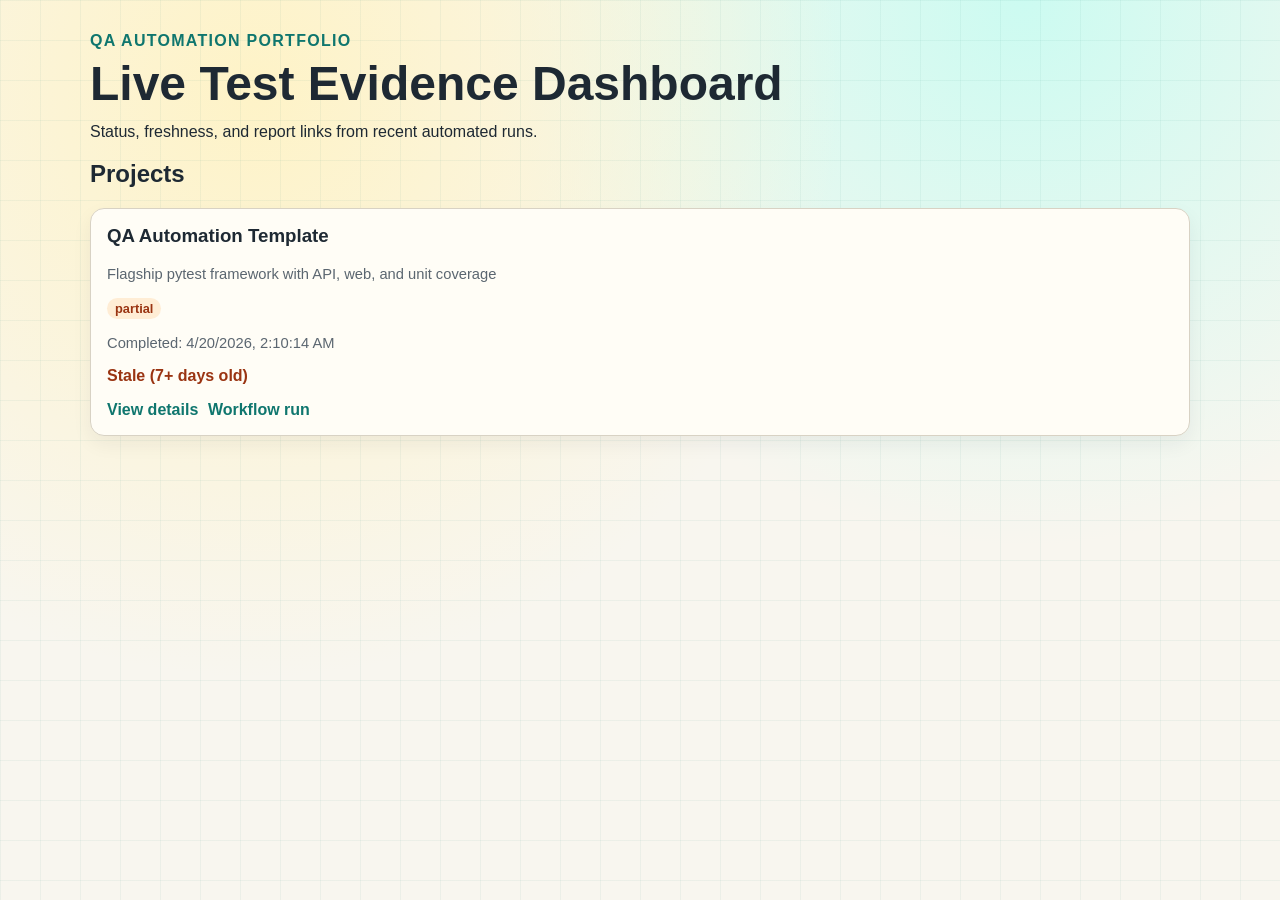
==== index.html @ b4e51fd2 "First commit" ====
<!doctype html>
<html lang="en">
<head>
  <meta charset="utf-8">
  <meta name="viewport" content="width=device-width, initial-scale=1">
  <title>QA Portfolio Evidence</title>
  <link rel="stylesheet" href="assets/styles.css">
</head>
<body>
  <div class="bg-grid"></div>
  <main class="shell">
    <header class="hero">
      <p class="kicker">QA Automation Portfolio</p>
      <h1>Live Test Evidence Dashboard</h1>
      <p class="lede">Status, freshness, and report links from recent automated runs.</p>
    </header>

    <section>
      <h2>Projects</h2>
      <div id="project-cards" class="cards"></div>
    </section>
  </main>
  <script src="assets/app.js"></script>
</body>
</html>
---- assets/styles.css ----
:root {
  --bg: #f8f6ef;
  --ink: #1e2933;
  --accent: #0f766e;
  --accent-2: #b45309;
  --line: #d8d2c4;
  --card: #fffdf6;
  --danger: #b91c1c;
  --ok: #166534;
  --warn: #9a3412;
}

* { box-sizing: border-box; }

body {
  margin: 0;
  color: var(--ink);
  background: radial-gradient(circle at 20% 10%, #fef3c7, transparent 45%),
              radial-gradient(circle at 80% 0%, #ccfbf1, transparent 40%),
              var(--bg);
  font-family: "Trebuchet MS", "Segoe UI", sans-serif;
  min-height: 100vh;
}

.bg-grid {
  position: fixed;
  inset: 0;
  pointer-events: none;
  background-image: linear-gradient(to right, rgba(15, 118, 110, 0.05) 1px, transparent 1px),
                    linear-gradient(to bottom, rgba(15, 118, 110, 0.05) 1px, transparent 1px);
  background-size: 40px 40px;
}

.shell {
  width: min(1100px, 92vw);
  margin: 0 auto;
  padding: 2rem 0 4rem;
  position: relative;
}

.hero h1 {
  margin: 0.4rem 0 0;
  font-size: clamp(1.8rem, 3.8vw, 3rem);
}

.kicker {
  color: var(--accent);
  text-transform: uppercase;
  letter-spacing: 0.08em;
  font-weight: 700;
  margin: 0;
}

.lede {
  margin-top: 0.7rem;
  max-width: 60ch;
}

.cards {
  display: grid;
  grid-template-columns: repeat(auto-fit, minmax(260px, 1fr));
  gap: 1rem;
}

.card, .panel {
  background: var(--card);
  border: 1px solid var(--line);
  border-radius: 14px;
  padding: 1rem;
  box-shadow: 0 8px 20px rgba(30, 41, 51, 0.06);
}

.card h3 {
  margin-top: 0;
}

.status {
  display: inline-block;
  padding: 0.2rem 0.5rem;
  border-radius: 999px;
  font-size: 0.8rem;
  font-weight: 700;
}

.status.passed { background: #dcfce7; color: var(--ok); }
.status.failed { background: #fee2e2; color: var(--danger); }
.status.skipped, .status.not-run, .status.partial { background: #ffedd5; color: var(--warn); }

.muted { color: #5b6670; font-size: 0.92rem; }

.stale {
  color: var(--warn);
  font-weight: 700;
}

.link-row {
  display: flex;
  flex-wrap: wrap;
  gap: 0.6rem;
  margin-top: 0.8rem;
}

.link-row a, .back-link {
  color: var(--accent);
  text-decoration: none;
  font-weight: 700;
}

.meta-grid {
  display: grid;
  grid-template-columns: repeat(auto-fit, minmax(220px, 1fr));
  gap: 0.8rem;
}

.suite-table {
  width: 100%;
  border-collapse: collapse;
}

.suite-table th, .suite-table td {
  border-bottom: 1px solid var(--line);
  text-align: left;
  padding: 0.6rem 0.3rem;
  font-size: 0.95rem;
  vertical-align: top;
}

.history-list {
  list-style: none;
  padding: 0;
  margin: 0;
}

.history-list li {
  border-bottom: 1px solid var(--line);
  padding: 0.6rem 0;
  display: flex;
  justify-content: space-between;
  gap: 0.8rem;
  align-items: center;
}

@media (max-width: 700px) {
  .suite-table { font-size: 0.86rem; display: block; overflow-x: auto; }
}
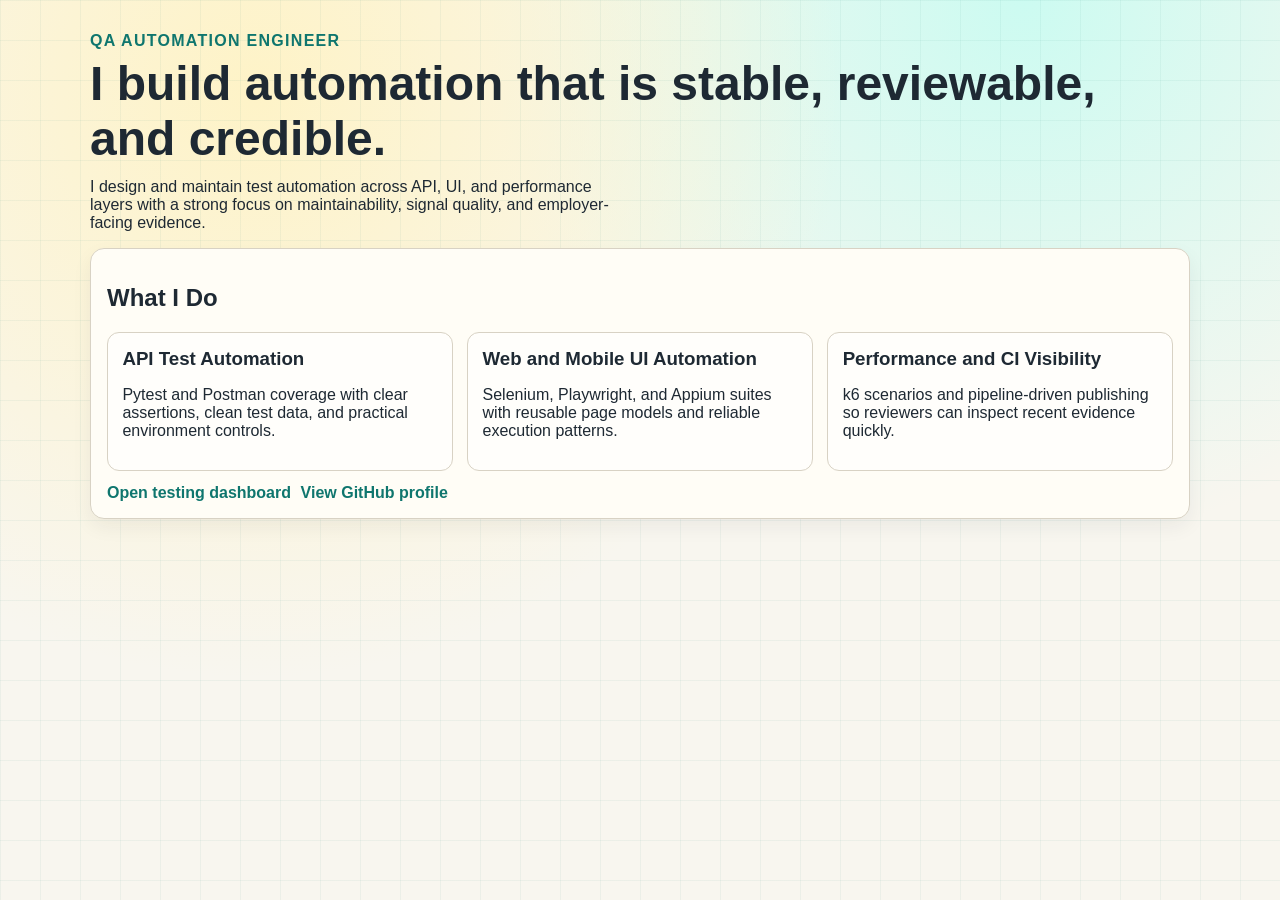
==== commit 43559884: "adding functionality of landing page and project pages" ====
--- a/index.html
+++ b/index.html
@@ -3,23 +3,42 @@
 <head>
   <meta charset="utf-8">
   <meta name="viewport" content="width=device-width, initial-scale=1">
-  <title>QA Portfolio Evidence</title>
+  <title>Danie Hogg | QA Automation Portfolio</title>
   <link rel="stylesheet" href="assets/styles.css">
 </head>
 <body>
   <div class="bg-grid"></div>
   <main class="shell">
     <header class="hero">
-      <p class="kicker">QA Automation Portfolio</p>
-      <h1>Live Test Evidence Dashboard</h1>
-      <p class="lede">Status, freshness, and report links from recent automated runs.</p>
+      <p class="kicker">QA Automation Engineer</p>
+      <h1>I build automation that is stable, reviewable, and credible.</h1>
+      <p class="lede">
+        I design and maintain test automation across API, UI, and performance layers with
+        a strong focus on maintainability, signal quality, and employer-facing evidence.
+      </p>
     </header>
 
-    <section>
-      <h2>Projects</h2>
-      <div id="project-cards" class="cards"></div>
+    <section class="panel">
+      <h2>What I Do</h2>
+      <div class="highlights">
+        <article class="highlight-card">
+          <h3>API Test Automation</h3>
+          <p>Pytest and Postman coverage with clear assertions, clean test data, and practical environment controls.</p>
+        </article>
+        <article class="highlight-card">
+          <h3>Web and Mobile UI Automation</h3>
+          <p>Selenium, Playwright, and Appium suites with reusable page models and reliable execution patterns.</p>
+        </article>
+        <article class="highlight-card">
+          <h3>Performance and CI Visibility</h3>
+          <p>k6 scenarios and pipeline-driven publishing so reviewers can inspect recent evidence quickly.</p>
+        </article>
+      </div>
+      <div class="link-row">
+        <a href="dashboard.html">Open testing dashboard</a>
+        <a href="https://github.com/DaniHogg" target="_blank" rel="noreferrer">View GitHub profile</a>
+      </div>
     </section>
   </main>
-  <script src="assets/app.js"></script>
 </body>
 </html>
--- a/assets/styles.css
+++ b/assets/styles.css
@@ -60,6 +60,24 @@
   display: grid;
   grid-template-columns: repeat(auto-fit, minmax(260px, 1fr));
   gap: 1rem;
+}
+
+.highlights {
+  display: grid;
+  grid-template-columns: repeat(auto-fit, minmax(220px, 1fr));
+  gap: 0.9rem;
+}
+
+.highlight-card {
+  border: 1px solid var(--line);
+  border-radius: 12px;
+  background: #fffefb;
+  padding: 0.9rem;
+}
+
+.highlight-card h3 {
+  margin-top: 0;
+  margin-bottom: 0.4rem;
 }
 
 .card, .panel {
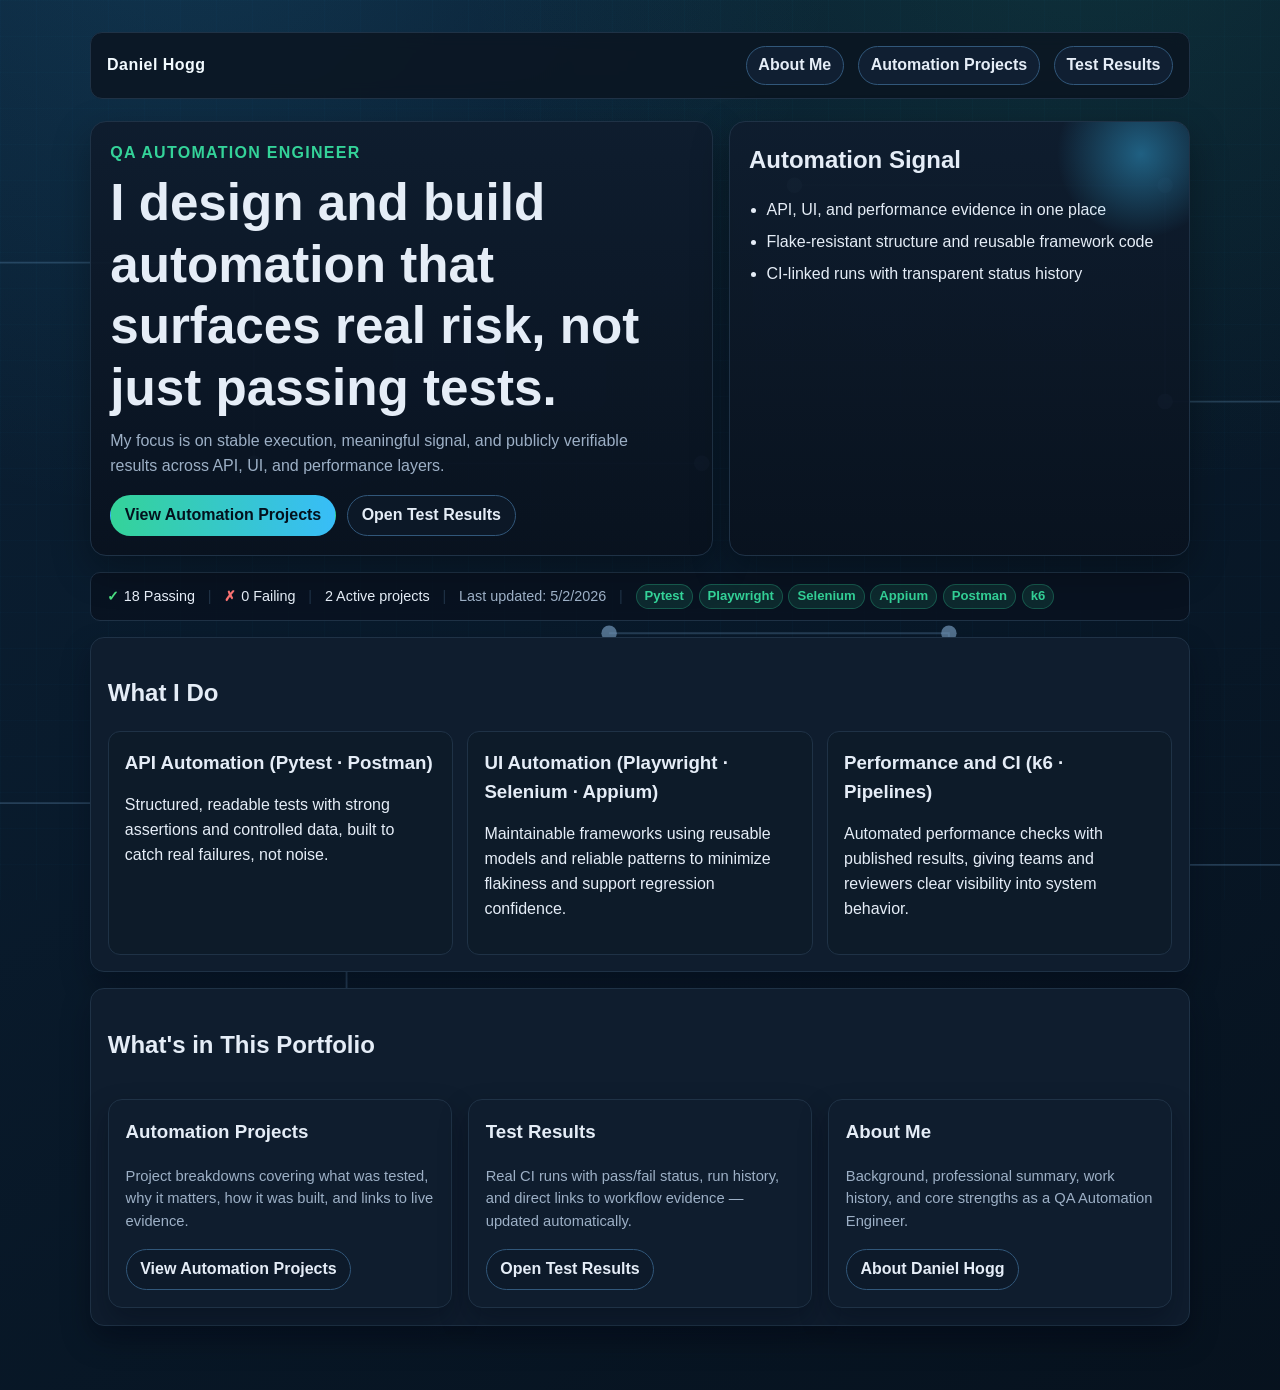
==== commit 7fdfcf7d: "feat: multi-page portfolio site with Playwright project integration Pages: - index.html: landing pag" ====
--- a/index.html
+++ b/index.html
@@ -3,42 +3,91 @@
 <head>
   <meta charset="utf-8">
   <meta name="viewport" content="width=device-width, initial-scale=1">
-  <title>Danie Hogg | QA Automation Portfolio</title>
+  <title>Daniel Hogg | QA Automation Portfolio</title>
   <link rel="stylesheet" href="assets/styles.css">
 </head>
 <body>
-  <div class="bg-grid"></div>
+  <div class="bg-grid" aria-hidden="true"></div>
   <main class="shell">
-    <header class="hero">
-      <p class="kicker">QA Automation Engineer</p>
-      <h1>I build automation that is stable, reviewable, and credible.</h1>
-      <p class="lede">
-        I design and maintain test automation across API, UI, and performance layers with
-        a strong focus on maintainability, signal quality, and employer-facing evidence.
-      </p>
+    <nav class="top-nav" aria-label="Primary">
+      <a class="brand" href="index.html">Daniel Hogg</a>
+      <div class="top-nav-links">
+        <a href="about.html">About Me</a>
+        <a href="portfolio.html">Automation Projects</a>
+        <a href="dashboard.html">Test Results</a>
+      </div>
+    </nav>
+
+    <header class="hero hero-home">
+      <div class="hero-copy">
+        <p class="kicker">QA Automation Engineer</p>
+        <h1>I design and build automation that surfaces real risk, not just passing tests.</h1>
+        <p class="lede">
+          My focus is on stable execution, meaningful signal, and publicly verifiable results
+          across API, UI, and performance layers.
+        </p>
+        <div class="cta-row">
+          <a class="btn btn-primary" href="portfolio.html">View Automation Projects</a>
+          <a class="btn btn-outline" href="dashboard.html">Open Test Results</a>
+        </div>
+      </div>
+      <aside class="hero-graphic" aria-label="QA signal panel">
+        <h2>Automation Signal</h2>
+        <ul>
+          <li>API, UI, and performance evidence in one place</li>
+          <li>Flake-resistant structure and reusable framework code</li>
+          <li>CI-linked runs with transparent status history</li>
+        </ul>
+      </aside>
     </header>
+
+    <div id="proof-strip" class="proof-strip" aria-label="Live automation summary"></div>
 
     <section class="panel">
       <h2>What I Do</h2>
       <div class="highlights">
         <article class="highlight-card">
-          <h3>API Test Automation</h3>
-          <p>Pytest and Postman coverage with clear assertions, clean test data, and practical environment controls.</p>
+          <h3>API Automation (Pytest · Postman)</h3>
+          <p>Structured, readable tests with strong assertions and controlled data, built to catch real failures, not noise.</p>
         </article>
         <article class="highlight-card">
-          <h3>Web and Mobile UI Automation</h3>
-          <p>Selenium, Playwright, and Appium suites with reusable page models and reliable execution patterns.</p>
+          <h3>UI Automation (Playwright · Selenium · Appium)</h3>
+          <p>Maintainable frameworks using reusable models and reliable patterns to minimize flakiness and support regression confidence.</p>
         </article>
         <article class="highlight-card">
-          <h3>Performance and CI Visibility</h3>
-          <p>k6 scenarios and pipeline-driven publishing so reviewers can inspect recent evidence quickly.</p>
+          <h3>Performance and CI (k6 · Pipelines)</h3>
+          <p>Automated performance checks with published results, giving teams and reviewers clear visibility into system behavior.</p>
         </article>
       </div>
-      <div class="link-row">
-        <a href="dashboard.html">Open testing dashboard</a>
-        <a href="https://github.com/DaniHogg" target="_blank" rel="noreferrer">View GitHub profile</a>
+    </section>
+
+    <section class="panel">
+      <h2>What's in This Portfolio</h2>
+      <div class="cards">
+        <article class="card">
+          <h3>Automation Projects</h3>
+          <p class="muted">Project breakdowns covering what was tested, why it matters, how it was built, and links to live evidence.</p>
+          <div class="link-row">
+            <a href="portfolio.html">View Automation Projects</a>
+          </div>
+        </article>
+        <article class="card">
+          <h3>Test Results</h3>
+          <p class="muted">Real CI runs with pass/fail status, run history, and direct links to workflow evidence — updated automatically.</p>
+          <div class="link-row">
+            <a href="dashboard.html">Open Test Results</a>
+          </div>
+        </article>
+        <article class="card">
+          <h3>About Me</h3>
+          <p class="muted">Background, professional summary, work history, and core strengths as a QA Automation Engineer.</p>
+          <div class="link-row">
+            <a href="about.html">About Daniel Hogg</a>
+          </div>
+        </article>
       </div>
     </section>
   </main>
+  <script src="assets/app.js"></script>
 </body>
 </html>
--- a/assets/styles.css
+++ b/assets/styles.css
@@ -1,13 +1,15 @@
 :root {
-  --bg: #f8f6ef;
-  --ink: #1e2933;
-  --accent: #0f766e;
-  --accent-2: #b45309;
-  --line: #d8d2c4;
-  --card: #fffdf6;
-  --danger: #b91c1c;
-  --ok: #166534;
-  --warn: #9a3412;
+  --bg: #070d14;
+  --bg-soft: #0d1724;
+  --ink: #e5edf7;
+  --muted: #9db0c6;
+  --accent: #34d399;
+  --accent-2: #38bdf8;
+  --line: #1f3246;
+  --card: #0f1d2e;
+  --danger: #f87171;
+  --ok: #4ade80;
+  --warn: #f59e0b;
 }
 
 * { box-sizing: border-box; }
@@ -15,20 +17,23 @@
 body {
   margin: 0;
   color: var(--ink);
-  background: radial-gradient(circle at 20% 10%, #fef3c7, transparent 45%),
-              radial-gradient(circle at 80% 0%, #ccfbf1, transparent 40%),
+  background: radial-gradient(circle at 15% -10%, rgba(56, 189, 248, 0.14), transparent 35%),
+              radial-gradient(circle at 85% -10%, rgba(52, 211, 153, 0.12), transparent 34%),
+              url("qa-bg.svg") center top / cover no-repeat,
               var(--bg);
-  font-family: "Trebuchet MS", "Segoe UI", sans-serif;
+  font-family: "Segoe UI Variable", "Trebuchet MS", "Tahoma", sans-serif;
   min-height: 100vh;
+  line-height: 1.55;
 }
 
 .bg-grid {
   position: fixed;
   inset: 0;
   pointer-events: none;
-  background-image: linear-gradient(to right, rgba(15, 118, 110, 0.05) 1px, transparent 1px),
-                    linear-gradient(to bottom, rgba(15, 118, 110, 0.05) 1px, transparent 1px);
-  background-size: 40px 40px;
+  background-image: linear-gradient(to right, rgba(56, 189, 248, 0.07) 1px, transparent 1px),
+                    linear-gradient(to bottom, rgba(56, 189, 248, 0.06) 1px, transparent 1px);
+  background-size: 36px 36px;
+  opacity: 0.35;
 }
 
 .shell {
@@ -36,11 +41,110 @@
   margin: 0 auto;
   padding: 2rem 0 4rem;
   position: relative;
+  z-index: 1;
+}
+
+.top-nav {
+  display: flex;
+  justify-content: space-between;
+  align-items: center;
+  gap: 1rem;
+  padding: 0.8rem 1rem;
+  border: 1px solid var(--line);
+  border-radius: 12px;
+  background: rgba(11, 21, 33, 0.84);
+  backdrop-filter: blur(8px);
+}
+
+.brand {
+  color: #f3fbff;
+  font-weight: 800;
+  text-decoration: none;
+  letter-spacing: 0.03em;
+}
+
+.top-nav-links {
+  display: flex;
+  flex-wrap: wrap;
+  gap: 0.9rem;
+}
+
+.top-nav-links a {
+  color: var(--ink);
+  text-decoration: none;
+  font-weight: 600;
+  border: 1px solid #31577a;
+  background: rgba(17, 33, 51, 0.9);
+  border-radius: 999px;
+  padding: 0.38rem 0.72rem;
+  display: inline-flex;
+  align-items: center;
+}
+
+.top-nav-links a:hover,
+.top-nav-links a:focus-visible {
+  color: #ffffff;
+  border-color: #66a0c9;
+  background: rgba(27, 52, 77, 0.95);
+}
+
+.top-nav-links a[aria-current="page"] {
+  border-color: #66a0c9;
+  background: linear-gradient(90deg, rgba(52, 211, 153, 0.25), rgba(56, 189, 248, 0.25));
 }
 
 .hero h1 {
   margin: 0.4rem 0 0;
-  font-size: clamp(1.8rem, 3.8vw, 3rem);
+  font-size: clamp(2rem, 4vw, 3.25rem);
+  line-height: 1.2;
+}
+
+.hero {
+  margin-top: 1.4rem;
+}
+
+.hero-home {
+  display: grid;
+  grid-template-columns: 1.35fr 1fr;
+  gap: 1rem;
+  align-items: stretch;
+}
+
+.hero-copy,
+.hero-graphic {
+  border: 1px solid var(--line);
+  border-radius: 16px;
+  background: linear-gradient(180deg, rgba(15, 29, 46, 0.96), rgba(9, 18, 31, 0.96));
+  box-shadow: 0 14px 38px rgba(0, 0, 0, 0.3);
+  padding: 1.2rem;
+}
+
+.hero-graphic {
+  position: relative;
+  overflow: hidden;
+}
+
+.hero-graphic::before {
+  content: "";
+  position: absolute;
+  right: -42px;
+  top: -58px;
+  width: 180px;
+  height: 180px;
+  background: radial-gradient(circle, rgba(56, 189, 248, 0.42), transparent 66%);
+}
+
+.hero-graphic h2 {
+  margin-top: 0;
+}
+
+.hero-graphic ul {
+  margin: 0;
+  padding-left: 1.1rem;
+}
+
+.hero-graphic li {
+  margin-bottom: 0.45rem;
 }
 
 .kicker {
@@ -54,6 +158,7 @@
 .lede {
   margin-top: 0.7rem;
   max-width: 60ch;
+  color: var(--muted);
 }
 
 .cards {
@@ -71,8 +176,8 @@
 .highlight-card {
   border: 1px solid var(--line);
   border-radius: 12px;
-  background: #fffefb;
-  padding: 0.9rem;
+  background: rgba(14, 27, 42, 0.9);
+  padding: 1rem;
 }
 
 .highlight-card h3 {
@@ -84,8 +189,9 @@
   background: var(--card);
   border: 1px solid var(--line);
   border-radius: 14px;
-  padding: 1rem;
-  box-shadow: 0 8px 20px rgba(30, 41, 51, 0.06);
+  padding: 1.05rem;
+  box-shadow: 0 14px 28px rgba(2, 10, 20, 0.35);
+  margin-top: 1rem;
 }
 
 .card h3 {
@@ -94,34 +200,69 @@
 
 .status {
   display: inline-block;
-  padding: 0.2rem 0.5rem;
+  padding: 0.2rem 0.55rem;
   border-radius: 999px;
-  font-size: 0.8rem;
-  font-weight: 700;
-}
-
-.status.passed { background: #dcfce7; color: var(--ok); }
-.status.failed { background: #fee2e2; color: var(--danger); }
-.status.skipped, .status.not-run, .status.partial { background: #ffedd5; color: var(--warn); }
-
-.muted { color: #5b6670; font-size: 0.92rem; }
+  font-size: 0.78rem;
+  font-weight: 700;
+  text-transform: uppercase;
+  letter-spacing: 0.05em;
+}
+
+.status.passed { background: rgba(74, 222, 128, 0.16); color: var(--ok); }
+.status.failed { background: rgba(248, 113, 113, 0.16); color: var(--danger); }
+.status.skipped, .status.not-run, .status.partial { background: rgba(245, 158, 11, 0.16); color: var(--warn); }
+
+.muted { color: var(--muted); font-size: 0.92rem; }
 
 .stale {
   color: var(--warn);
   font-weight: 700;
 }
 
+.cta-row,
 .link-row {
   display: flex;
   flex-wrap: wrap;
-  gap: 0.6rem;
-  margin-top: 0.8rem;
-}
-
-.link-row a, .back-link {
-  color: var(--accent);
+  gap: 0.7rem;
+  margin-top: 1rem;
+}
+
+.btn,
+.link-row a,
+.back-link {
+  display: inline-flex;
+  align-items: center;
+  justify-content: center;
+  min-height: 2.2rem;
+  border-radius: 999px;
+  border: 1px solid transparent;
+  padding: 0.45rem 0.85rem;
   text-decoration: none;
   font-weight: 700;
+  transition: transform 0.18s ease, border-color 0.18s ease, background-color 0.18s ease;
+}
+
+.btn-primary {
+  color: #03111d;
+  background: linear-gradient(90deg, var(--accent), var(--accent-2));
+}
+
+.btn-outline,
+.link-row a,
+.back-link {
+  color: var(--ink);
+  border-color: #31577a;
+  background: rgba(14, 26, 41, 0.78);
+}
+
+.btn:hover,
+.btn:focus-visible,
+.link-row a:hover,
+.link-row a:focus-visible,
+.back-link:hover,
+.back-link:focus-visible {
+  transform: translateY(-1px);
+  border-color: #5a88b1;
 }
 
 .meta-grid {
@@ -138,9 +279,14 @@
 .suite-table th, .suite-table td {
   border-bottom: 1px solid var(--line);
   text-align: left;
-  padding: 0.6rem 0.3rem;
+  padding: 0.6rem 0.45rem;
   font-size: 0.95rem;
   vertical-align: top;
+}
+
+.suite-table th {
+  color: var(--muted);
+  font-weight: 700;
 }
 
 .history-list {
@@ -159,5 +305,89 @@
 }
 
 @media (max-width: 700px) {
+  .top-nav {
+    flex-direction: column;
+    align-items: flex-start;
+  }
+
+  .hero-home {
+    grid-template-columns: 1fr;
+  }
+
   .suite-table { font-size: 0.86rem; display: block; overflow-x: auto; }
-}
+
+  .proof-strip { flex-direction: column; gap: 0.3rem; }
+  .strip-sep { display: none; }
+}
+
+/* ── Proof strip ─────────────────────────────── */
+.proof-strip {
+  display: flex;
+  flex-wrap: wrap;
+  align-items: center;
+  gap: 0.5rem 0.8rem;
+  margin-top: 1rem;
+  padding: 0.65rem 1rem;
+  border: 1px solid var(--line);
+  border-radius: 10px;
+  background: rgba(9, 18, 31, 0.82);
+  font-size: 0.9rem;
+}
+
+.strip-item { display: flex; align-items: center; gap: 0.3rem; }
+.strip-sep  { color: var(--line); }
+.strip-muted { color: var(--muted); }
+.strip-ok   { color: var(--ok);   font-weight: 700; }
+.strip-fail { color: var(--danger); font-weight: 700; }
+
+.strip-tools { display: flex; flex-wrap: wrap; gap: 0.35rem; }
+
+.tool-chip {
+  background: rgba(52, 211, 153, 0.12);
+  color: var(--accent);
+  border: 1px solid rgba(52, 211, 153, 0.28);
+  border-radius: 999px;
+  padding: 0.1rem 0.5rem;
+  font-size: 0.82rem;
+  font-weight: 600;
+}
+
+/* ── Portfolio card fields ───────────────────── */
+.field-label {
+  color: var(--muted);
+  font-weight: 600;
+  font-size: 0.82rem;
+  text-transform: uppercase;
+  letter-spacing: 0.05em;
+  display: block;
+  margin-bottom: 0.1rem;
+}
+
+.portfolio-field {
+  margin: 0.45rem 0;
+  font-size: 0.93rem;
+}
+
+/* ── Dashboard context ───────────────────────── */
+.dashboard-context {
+  margin-top: 0.5rem;
+  max-width: 72ch;
+  color: var(--muted);
+  font-size: 0.92rem;
+}
+
+/* ── Project context panel ───────────────────── */
+.project-context {
+  margin-top: 1rem;
+}
+
+.project-context ul {
+  margin: 0.4rem 0 0;
+  padding-left: 1.1rem;
+}
+
+.project-context li {
+  margin-bottom: 0.35rem;
+  font-size: 0.95rem;
+}
+
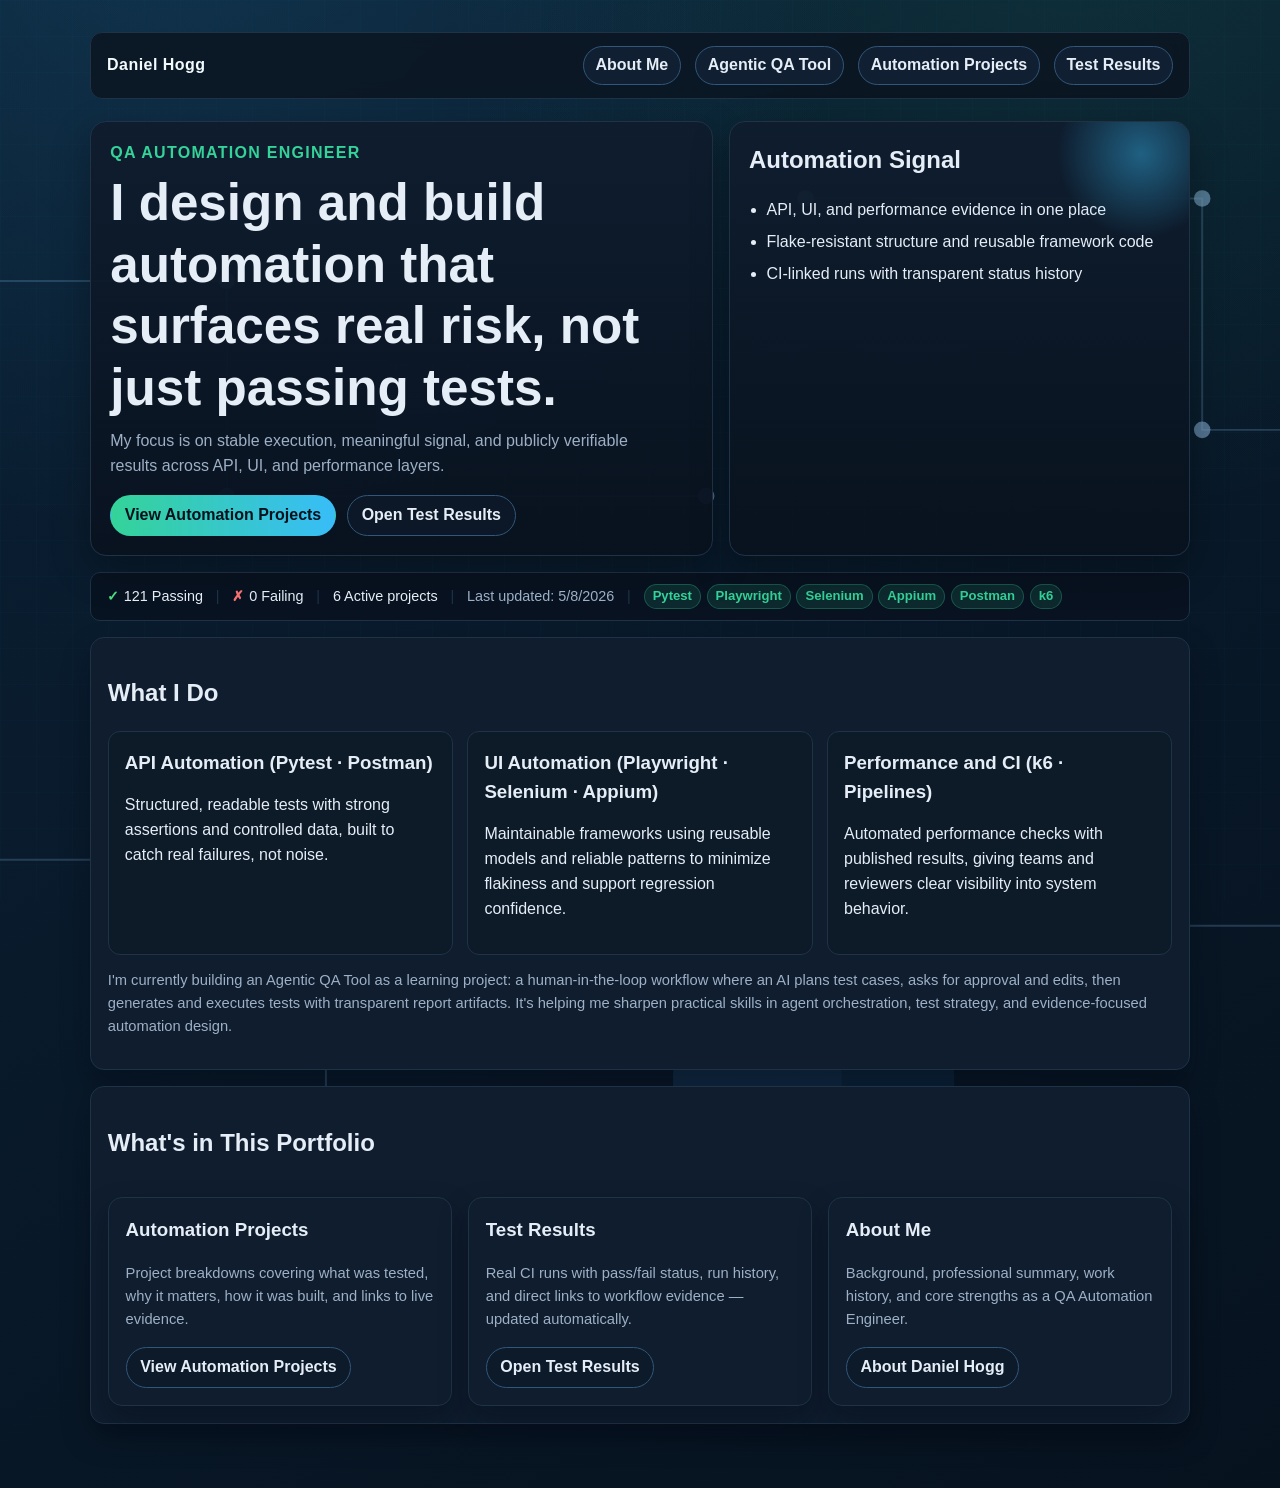
==== commit b8fdcd9b: "feat: add Agentic QA Tool page and site-wide navigation links" ====
--- a/index.html
+++ b/index.html
@@ -13,6 +13,7 @@
       <a class="brand" href="index.html">Daniel Hogg</a>
       <div class="top-nav-links">
         <a href="about.html">About Me</a>
+        <a href="agentic-qa-tool.html">Agentic QA Tool</a>
         <a href="portfolio.html">Automation Projects</a>
         <a href="dashboard.html">Test Results</a>
       </div>
@@ -59,6 +60,12 @@
           <p>Automated performance checks with published results, giving teams and reviewers clear visibility into system behavior.</p>
         </article>
       </div>
+      <p class="muted">
+        I'm currently building an Agentic QA Tool as a learning project: a human-in-the-loop workflow
+        where an AI plans test cases, asks for approval and edits, then generates and executes tests with
+        transparent report artifacts. It's helping me sharpen practical skills in agent orchestration,
+        test strategy, and evidence-focused automation design.
+      </p>
     </section>
 
     <section class="panel">
--- a/assets/styles.css
+++ b/assets/styles.css
@@ -271,6 +271,18 @@
   gap: 0.8rem;
 }
 
+.meta-value {
+  display: inline-block;
+  max-width: 100%;
+  overflow-wrap: anywhere;
+  word-break: break-word;
+}
+
+.meta-value-commit {
+  font-size: clamp(0.72rem, 1.5vw, 0.9rem);
+  line-height: 1.35;
+}
+
 .suite-table {
   width: 100%;
   border-collapse: collapse;
@@ -366,6 +378,32 @@
 .portfolio-field {
   margin: 0.45rem 0;
   font-size: 0.93rem;
+
+/* ── Portfolio category grouping ─────────────── */
+.portfolio-category {
+  margin-top: 2rem;
+}
+
+.category-heading {
+  font-size: 1.05rem;
+  font-weight: 600;
+  letter-spacing: 0.06em;
+  text-transform: uppercase;
+  color: var(--muted);
+  margin: 0 0 0.75rem;
+  padding-bottom: 0.4rem;
+  border-bottom: 1px solid var(--line);
+}
+
+.portfolio-grid {
+  display: grid;
+  grid-template-columns: repeat(auto-fit, minmax(480px, 1fr));
+  gap: 1rem;
+}
+
+.portfolio-card {
+  min-width: 0;
+}
 }
 
 /* ── Dashboard context ───────────────────────── */
